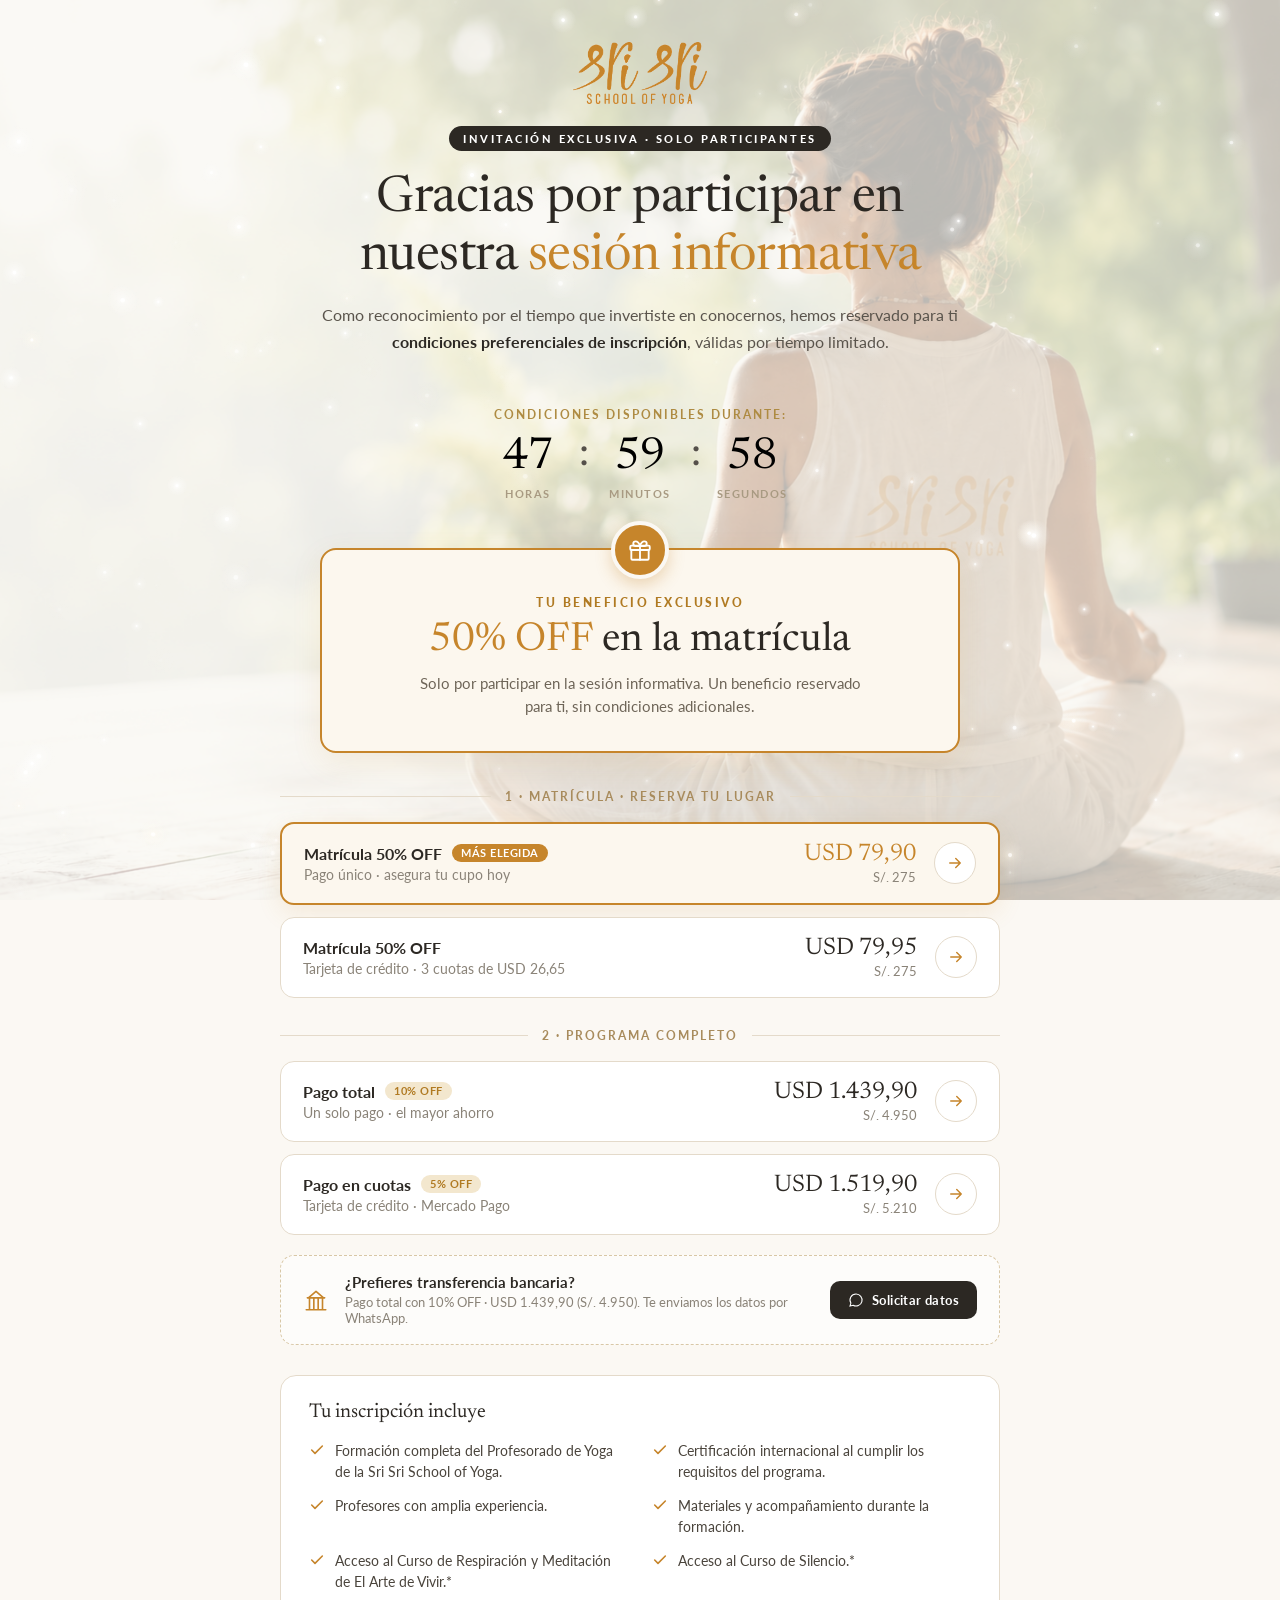
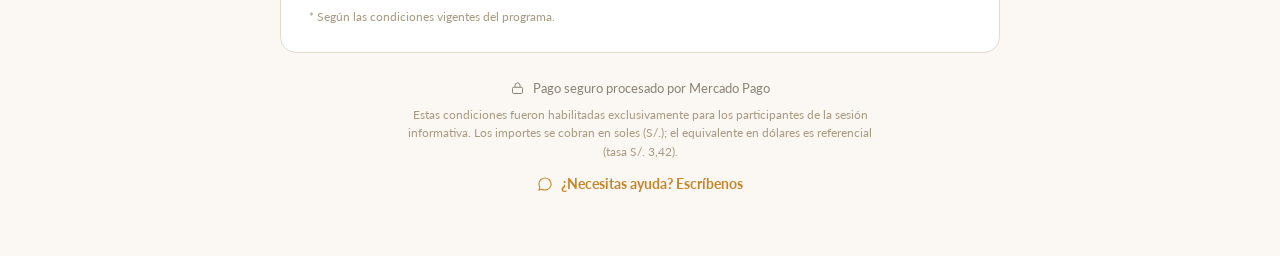
==== pago/index.html @ 7d773d78 "Initial commit: landing page Profesorado de Yoga Sitio estático (HTML/CSS/JS sin build) con landing " ====
<!DOCTYPE html>
<html lang="es">
<head>
<meta charset="utf-8">
<meta name="viewport" content="width=device-width, initial-scale=1">
<title>Inscripción preferencial — Sri Sri School of Yoga</title>
<meta name="description" content="Condiciones preferenciales de inscripción al Profesorado de Yoga para participantes de la sesión informativa.">
<link rel="preconnect" href="https://fonts.googleapis.com">
<link rel="preconnect" href="https://fonts.gstatic.com" crossorigin>
<link href="https://fonts.googleapis.com/css2?family=Newsreader:ital,opsz,wght@0,6..72,300..600;1,6..72,300..500&family=Lato:wght@400;500;700;900&display=swap" rel="stylesheet">
<link rel="stylesheet" href="../assets/css/style.css">
</head>
<body>
<div aria-hidden="true" class="bg-fixed">
  <video class="bg-video" autoplay loop muted playsinline poster="../assets/images/fondo-mujer.png" src="../assets/video/mujer-loop.mp4"></video>
  <div class="bg-overlay pp-overlay"></div>
</div>
<canvas id="particle-bg"></canvas>

<main class="pp-main">
  <div class="pp-head">
    <img src="../assets/images/logo-gold.png" alt="Sri Sri School of Yoga" class="pp-logo">
    <span class="pp-badge">INVITACIÓN EXCLUSIVA · SOLO PARTICIPANTES</span>
    <h1 class="pp-h1">Gracias por participar en nuestra <span class="accent">sesión informativa</span></h1>
    <p class="pp-intro">Como reconocimiento por el tiempo que invertiste en conocernos, hemos reservado para ti <strong class="pp-strong">condiciones preferenciales de inscripción</strong>, válidas por tiempo limitado.</p>
  </div>

  <div class="pp-cd" id="pp-cd">
    <div id="pp-cd-active">
      <p class="pp-cd-caption">CONDICIONES DISPONIBLES DURANTE:</p>
      <div class="cd-row">
        <div class="cd-box"><div class="cd-big" id="pp-hh">47</div><div class="cd-small">HORAS</div></div>
        <div class="cd-colon">:</div>
        <div class="cd-box"><div class="cd-big" id="pp-mm">59</div><div class="cd-small">MINUTOS</div></div>
        <div class="cd-colon">:</div>
        <div class="cd-box"><div class="cd-big cd-gold" id="pp-ss">59</div><div class="cd-small">SEGUNDOS</div></div>
      </div>
    </div>
    <div class="pp-cd-expired" id="pp-cd-expired">
      <svg width="30" height="30" viewBox="0 0 24 24" fill="none" stroke="#E6C88A" stroke-width="1.6" stroke-linecap="round" stroke-linejoin="round"><circle cx="12" cy="12" r="9"></circle><path d="M12 7v5l3 2"></path></svg>
      <p class="pp-expired-title">El tiempo de tu oferta preferencial ha finalizado</p>
      <p class="pp-expired-sub">Si aún deseas inscribirte, escríbenos por WhatsApp y con gusto revisamos las condiciones disponibles para ti.</p>
      <a href="https://wa.me/51960099510?text=Hola,%20mi%20oferta%20preferencial%20venci%C3%B3%20y%20quiero%20consultar%20por%20mi%20inscripci%C3%B3n%20al%20Profesorado%20de%20Yoga" target="_blank" rel="noopener" class="btn-gold">
        <svg width="16" height="16" viewBox="0 0 24 24" fill="none" stroke="#2C2823" stroke-width="1.7"><path d="M12 3a9 9 0 0 0-7.7 13.6L3 21l4.6-1.2A9 9 0 1 0 12 3z"></path></svg>
        Consultar por WhatsApp
      </a>
    </div>
  </div>

  <div class="pp-benefit">
    <span class="pp-benefit-ico"><svg width="26" height="26" viewBox="0 0 24 24" fill="none" stroke="#fff" stroke-width="1.7" stroke-linecap="round" stroke-linejoin="round"><rect x="3" y="8" width="18" height="4" rx="1"></rect><path d="M4 12v8a1 1 0 0 0 1 1h14a1 1 0 0 0 1-1v-8"></path><path d="M12 8v13"></path><path d="M12 8S10.5 4 8 4a2.2 2.2 0 0 0 0 4.4h4z"></path><path d="M12 8s1.5-4 4-4a2.2 2.2 0 0 1 0 4.4h-4z"></path></svg></span>
    <p class="pp-benefit-label">TU BENEFICIO EXCLUSIVO</p>
    <p class="pp-excl"><span class="accent">50% OFF</span> en la matrícula</p>
    <p class="pp-benefit-sub">Solo por participar en la sesión informativa. Un beneficio reservado para ti, sin condiciones adicionales.</p>
  </div>

  <div class="pp-cols">
    <div class="pp-divider">
      <span class="line"></span><span class="label">1 · MATRÍCULA · RESERVA TU LUGAR</span><span class="line"></span>
    </div>
    <div class="pay-stack">
      <a href="https://mpago.la/1o6J4MS" target="_blank" rel="noopener" class="pay-card featured">
        <div class="pay-body">
          <div class="pay-title-row"><span class="pay-name">Matrícula 50% OFF</span><span class="pay-tag">MÁS ELEGIDA</span></div>
          <p class="pay-desc">Pago único · asegura tu cupo hoy</p>
        </div>
        <div class="pay-price-wrap"><div class="pay-amt gold">USD 79,90</div><div class="pay-sub">S/. 275</div></div>
        <div class="pay-arrow"><svg width="18" height="18" viewBox="0 0 24 24" fill="none" stroke="#C6852B" stroke-width="1.9" stroke-linecap="round" stroke-linejoin="round"><path d="M5 12h14M13 6l6 6-6 6"></path></svg></div>
      </a>
      <a href="https://mpago.la/2CkYTet" target="_blank" rel="noopener" class="pay-card">
        <div class="pay-body">
          <span class="pay-name">Matrícula 50% OFF</span>
          <p class="pay-desc">Tarjeta de crédito · 3 cuotas de USD 26,65</p>
        </div>
        <div class="pay-price-wrap"><div class="pay-amt dark">USD 79,95</div><div class="pay-sub">S/. 275</div></div>
        <div class="pay-arrow"><svg width="18" height="18" viewBox="0 0 24 24" fill="none" stroke="#C6852B" stroke-width="1.9" stroke-linecap="round" stroke-linejoin="round"><path d="M5 12h14M13 6l6 6-6 6"></path></svg></div>
      </a>
    </div>

    <div class="pp-divider pp-divider-mt">
      <span class="line"></span><span class="label">2 · PROGRAMA COMPLETO</span><span class="line"></span>
    </div>
    <div class="pay-stack">
      <a href="https://mpago.la/2j1uTVM" target="_blank" rel="noopener" class="pay-card">
        <div class="pay-body">
          <div class="pay-title-row"><span class="pay-name">Pago total</span><span class="pay-tag off">10% OFF</span></div>
          <p class="pay-desc">Un solo pago · el mayor ahorro</p>
        </div>
        <div class="pay-price-wrap"><div class="pay-amt dark">USD 1.439,90</div><div class="pay-sub">S/. 4.950</div></div>
        <div class="pay-arrow"><svg width="18" height="18" viewBox="0 0 24 24" fill="none" stroke="#C6852B" stroke-width="1.9" stroke-linecap="round" stroke-linejoin="round"><path d="M5 12h14M13 6l6 6-6 6"></path></svg></div>
      </a>
      <a href="https://mpago.la/1fnA6dQ" target="_blank" rel="noopener" class="pay-card">
        <div class="pay-body">
          <div class="pay-title-row"><span class="pay-name">Pago en cuotas</span><span class="pay-tag off">5% OFF</span></div>
          <p class="pay-desc">Tarjeta de crédito · Mercado Pago</p>
        </div>
        <div class="pay-price-wrap"><div class="pay-amt dark">USD 1.519,90</div><div class="pay-sub">S/. 5.210</div></div>
        <div class="pay-arrow"><svg width="18" height="18" viewBox="0 0 24 24" fill="none" stroke="#C6852B" stroke-width="1.9" stroke-linecap="round" stroke-linejoin="round"><path d="M5 12h14M13 6l6 6-6 6"></path></svg></div>
      </a>
    </div>

    <div class="pp-transfer">
      <svg width="26" height="26" viewBox="0 0 24 24" fill="none" stroke="#C6852B" stroke-width="1.5" stroke-linecap="round" stroke-linejoin="round"><path d="M3 21h18M4 10h16M5 10l7-6 7 6M6 10v11M18 10v11M10 10v11M14 10v11"></path></svg>
      <div class="pp-transfer-body">
        <p class="pp-transfer-title">¿Prefieres transferencia bancaria?</p>
        <p class="pp-transfer-sub">Pago total con 10% OFF · USD 1.439,90 (S/. 4.950). Te enviamos los datos por WhatsApp.</p>
      </div>
      <a href="https://wa.me/51960099510?text=Hola,%20asist%C3%AD%20a%20la%20sesi%C3%B3n%20informativa%20y%20quiero%20pagar%20por%20transferencia%20con%20mi%20descuento%20preferencial" target="_blank" rel="noopener" class="btn-dark">
        <svg width="16" height="16" viewBox="0 0 24 24" fill="none" stroke="#fff" stroke-width="1.6"><path d="M12 3a9 9 0 0 0-7.7 13.6L3 21l4.6-1.2A9 9 0 1 0 12 3z"></path></svg>
        Solicitar datos
      </a>
    </div>

    <div class="pp-includes">
      <p class="pp-includes-title">Tu inscripción incluye</p>
      <div class="pp-includes-grid">
        <div class="pp-include"><svg width="16" height="16" viewBox="0 0 24 24" fill="none" stroke="#C6852B" stroke-width="2.4" stroke-linecap="round" stroke-linejoin="round"><path d="M20 6L9 17l-5-5"></path></svg><span>Formación completa del Profesorado de Yoga de la Sri Sri School of Yoga.</span></div>
        <div class="pp-include"><svg width="16" height="16" viewBox="0 0 24 24" fill="none" stroke="#C6852B" stroke-width="2.4" stroke-linecap="round" stroke-linejoin="round"><path d="M20 6L9 17l-5-5"></path></svg><span>Certificación internacional al cumplir los requisitos del programa.</span></div>
        <div class="pp-include"><svg width="16" height="16" viewBox="0 0 24 24" fill="none" stroke="#C6852B" stroke-width="2.4" stroke-linecap="round" stroke-linejoin="round"><path d="M20 6L9 17l-5-5"></path></svg><span>Profesores con amplia experiencia.</span></div>
        <div class="pp-include"><svg width="16" height="16" viewBox="0 0 24 24" fill="none" stroke="#C6852B" stroke-width="2.4" stroke-linecap="round" stroke-linejoin="round"><path d="M20 6L9 17l-5-5"></path></svg><span>Materiales y acompañamiento durante la formación.</span></div>
        <div class="pp-include"><svg width="16" height="16" viewBox="0 0 24 24" fill="none" stroke="#C6852B" stroke-width="2.4" stroke-linecap="round" stroke-linejoin="round"><path d="M20 6L9 17l-5-5"></path></svg><span>Acceso al Curso de Respiración y Meditación de El Arte de Vivir.*</span></div>
        <div class="pp-include"><svg width="16" height="16" viewBox="0 0 24 24" fill="none" stroke="#C6852B" stroke-width="2.4" stroke-linecap="round" stroke-linejoin="round"><path d="M20 6L9 17l-5-5"></path></svg><span>Acceso al Curso de Silencio.*</span></div>
      </div>
      <p class="pp-includes-note">* Según las condiciones vigentes del programa.</p>
    </div>

    <div class="pp-foot">
      <div class="pp-secure">
        <svg width="15" height="15" viewBox="0 0 24 24" fill="none" stroke="#8A8378" stroke-width="1.6"><rect x="4" y="10" width="16" height="10" rx="2"></rect><path d="M8 10V7a4 4 0 0 1 8 0v3"></path></svg>
        Pago seguro procesado por Mercado Pago
      </div>
      <p class="pp-foot-note">Estas condiciones fueron habilitadas exclusivamente para los participantes de la sesión informativa. Los importes se cobran en soles (S/.); el equivalente en dólares es referencial (tasa S/. 3,42).</p>
      <a href="https://wa.me/51960099510?text=Hola,%20tengo%20una%20consulta%20sobre%20mi%20inscripci%C3%B3n%20preferencial%20al%20Profesorado%20de%20Yoga" target="_blank" rel="noopener" class="pp-help">
        <svg width="16" height="16" viewBox="0 0 24 24" fill="none" stroke="#C6852B" stroke-width="1.6"><path d="M12 3a9 9 0 0 0-7.7 13.6L3 21l4.6-1.2A9 9 0 1 0 12 3z"></path></svg>
        ¿Necesitas ayuda? Escríbenos
      </a>
    </div>
  </div>
</main>

<script src="../assets/js/script.js" defer></script>
</body>
</html>
---- assets/css/style.css ----
/* ==========================================================================
   Profesorado de Yoga — Sri Sri School of Yoga
   Hoja de estilos principal
   ========================================================================== */

*, *::before, *::after { box-sizing: border-box; }
html { scroll-behavior: smooth; }
body {
  margin: 0;
  font-family: 'Lato', sans-serif;
  color: #2C2823;
  background: #FBF8F3;
  -webkit-font-smoothing: antialiased;
}
img { max-width: 100%; }

.accent { color: #C6852B; }
.accent-b { color: #C6852B; font-weight: 600; }

/* ---------- Fondo (video + partículas) ---------- */
.bg-fixed { position: fixed; inset: 0; z-index: 0; pointer-events: none; overflow: hidden; background: #FBF8F3; }
.bg-video { position: absolute; inset: 0; width: 100%; height: 100%; object-fit: cover; object-position: center; }
.bg-overlay { position: absolute; inset: 0; background: rgba(250,248,243,0.58); }
#particle-bg { position: fixed; inset: 0; width: 100%; height: 100%; pointer-events: none; z-index: 1; }

/* ---------- Navegación ---------- */
.site-nav {
  display: flex; align-items: center; justify-content: space-between;
  padding: 18px 56px; position: fixed; top: 0; left: 0; right: 0; z-index: 100;
  background: rgba(251,248,243,0.9); backdrop-filter: blur(10px);
  box-shadow: 0 2px 18px rgba(90,70,40,0.06);
}
.nav-brand { display: flex; align-items: center; gap: 18px; line-height: 1; cursor: pointer; }
.nav-logo-main { height: 40px; width: auto; display: block; }
.nav-divider { width: 1px; height: 40px; background: #D8CBB6; }
img.nav-logo-extra { height: 42px; width: auto; display: block; }
.nav-links { display: flex; align-items: center; justify-content: center; gap: 22px; flex: 1; min-width: 0; }
.nav-link {
  color: #4A453E; font-size: 13px; font-weight: 500; text-decoration: none;
  text-transform: uppercase; letter-spacing: 0.7px; cursor: pointer;
}
.nav-cta {
  display: inline-flex; align-items: center; justify-content: center; gap: 9px;
  background: #C6852B; color: #fff; font-size: 12px; font-weight: 700; letter-spacing: 0.8px;
  text-transform: uppercase; padding: 12px 22px; border-radius: 30px; text-decoration: none;
  box-shadow: 0 8px 20px rgba(198,133,43,0.28); cursor: pointer;
  transition: transform 0.3s ease, box-shadow 0.3s ease; white-space: nowrap;
}
.nav-cta:hover { transform: translateY(-2px); box-shadow: 0 12px 26px rgba(198,133,43,0.38); }
.nav-hamburger {
  display: none; align-items: center; justify-content: center; width: 44px; height: 44px;
  border-radius: 10px; border: 1.5px solid #E4DACA; background: #fff; cursor: pointer;
  margin-left: 12px; flex-shrink: 0;
}

/* ---------- Menú mobile ---------- */
.mobile-menu {
  display: none; position: fixed; inset: 0; z-index: 101;
  background: rgba(251,248,243,0.98); backdrop-filter: blur(10px);
  flex-direction: column; align-items: center; justify-content: center; gap: 4px;
}
.mobile-menu.open { display: flex; }
.mobile-close {
  position: absolute; top: 18px; right: 18px; width: 44px; height: 44px; border-radius: 10px;
  border: 1.5px solid #E4DACA; background: #fff; cursor: pointer;
  display: flex; align-items: center; justify-content: center;
}
.mobile-logo { height: 46px; width: auto; margin-bottom: 22px; }
.mobile-link {
  color: #2C2823; font-size: 19px; font-weight: 600; text-decoration: none;
  text-transform: uppercase; letter-spacing: 1.5px; padding: 13px 20px; white-space: nowrap;
}
.mobile-cta {
  margin-top: 20px; display: inline-flex; align-items: center; gap: 9px;
  background: #C6852B; color: #fff; font-size: 15px; font-weight: 700; letter-spacing: 0.8px;
  text-transform: uppercase; padding: 15px 30px; border-radius: 30px; text-decoration: none;
  box-shadow: 0 8px 20px rgba(198,133,43,0.28);
}

/* ---------- Animaciones de entrada ---------- */
.hero-anim { opacity: 0; transform: translateY(24px); transition: opacity 1s cubic-bezier(0.22,1,0.36,1), transform 1s cubic-bezier(0.22,1,0.36,1); }
.hero-anim.revealed { opacity: 1; transform: none; }
.reveal { opacity: 0; transform: translateY(34px); transition: opacity 1.1s cubic-bezier(0.22,1,0.36,1), transform 1.1s cubic-bezier(0.22,1,0.36,1); }
.reveal.revealed { opacity: 1; transform: none; }

/* ---------- Hero ---------- */
.hero {
  width: 100%; min-height:85vh; padding-top: 78px; background: transparent;
  position: relative; z-index: 2; overflow-x: hidden; display: flex; flex-direction: column;
}
.hero-pad { position: relative; z-index: 3; max-width: 720px; padding: 18px 56px; flex: 1; display: flex; flex-direction: column; justify-content: center; }
.hero-eyebrow { color: #C6852B; font-size: 18px; font-weight: 600; letter-spacing: 2px; margin: 0 0 12px; text-align: left; }
.hero-title { font-family: 'Newsreader', serif; font-weight: 400; font-size: 52px; line-height: 1.06; margin: 0; color: #2C2823; letter-spacing: -0.5px; }
.hero-sub { font-size: 18px; line-height: 1.55; color: #5A544C; max-width: 560px; margin: 16px 0 0; }
.hero-benefits { display: grid; grid-template-columns: repeat(4, 1fr); gap: 20px; margin: 22px 0 0; max-width: 640px; }
.hero-benefit { display: flex; flex-direction: column; align-items: center; text-align: center; }
.hero-benefit img { width: 42px; height: 42px; object-fit: contain; }
.hero-benefit p { font-size: 14px; line-height: 1.4; color: #4A453E; margin: 10px 0 0; font-weight: 500; }
.hero-actions-wrap { width: fit-content; margin: 22px 0 0; }
.hero-actions { display: flex; gap: 18px; flex-wrap: wrap; align-items: stretch; }
.hero-btn-primary {
  display: flex; align-items: center; gap: 14px; background: #C6852B; color: #fff;
  padding: 0 26px; min-height: 76px; border-radius: 10px; text-decoration: none;
  box-shadow: 0 8px 20px rgba(198,133,43,0.30); cursor: pointer;
}
.hero-btn-wa {
  display: flex; align-items: center; gap: 14px; background: #fff; color: #2C2823;
  padding: 0 26px; min-height: 76px; border-radius: 10px; text-decoration: none;
  border: 1.5px solid #E4DACA; cursor: pointer;
}
.hero-btn-text { display: flex; flex-direction: column; line-height: 1.25; }
.hero-btn-primary .hero-btn-text strong { font-size: 15px; font-weight: 700; letter-spacing: 0.5px; }
.hero-btn-primary .hero-btn-text span { font-size: 13px; opacity: 0.92; }
.wa-title { font-size: 15px; font-weight: 700; letter-spacing: 0.5px; color: #C6852B; white-space: nowrap; }
.wa-num { font-size: 14px; color: #2C2823; font-weight: 600; }
.hero-cd {
  display: flex; align-items: center; gap: 20px; margin: 14px 0 0; background: #fff;
  border: 1.5px solid #E4DACA; border-radius: 12px; padding: 12px 20px;
  box-shadow: 0 8px 22px rgba(90,70,40,0.07); width: fit-content;
}
.cd-label-group { display: flex; align-items: center; gap: 13px; padding-right: 4px; }
.cd-icon { width: 44px; height: 44px; border-radius: 50%; background: #C6852B; display: flex; align-items: center; justify-content: center; flex-shrink: 0; }
.cd-label-text { line-height: 1.2; }
.cd-caption { margin: 0; font-size: 11px; letter-spacing: 1.5px; color: #A88B5C; font-weight: 700; }
.cd-date { margin: 3px 0 0; font-size: 16px; font-weight: 700; color: #2C2823; }
.cd-digits { display: flex; align-items: center; }
.cd-cell { padding: 2px 15px; text-align: center; border-left: 1px solid #EDE6D8; }
.cd-num { font-family: 'Newsreader', serif; font-size: 30px; color: #2C2823; line-height: 1; }
.cd-accent { color: #C6852B; }
.cd-unit { font-size: 10px; letter-spacing: 1px; color: #A88B5C; font-weight: 700; margin-top: 5px; }

/* ---------- Bloques de sección ---------- */
.sec { position: relative; z-index: 2; font-family: 'Lato', sans-serif; }
.sec-2 { padding:60px 56px 42px; }
.sec2-inner { max-width: 1200px; margin: 0 auto; }
.sec-3 { padding: 58px 0 36px; }
.sec-4 { padding: 74px 56px 36px; }
.sec4-inner { max-width: 1240px; margin: 0 auto; width: 100%; }
.sec-inst { padding: 74px 56px 48px; }
.sec-tsm { padding: 74px 56px 42px; }
.tsm-inner { max-width: 1080px; margin: 0 auto; width: 100%; }
.sec-faq { padding: 42px 56px 48px; }
.sec-precios { padding: 52px 56px 48px; }

/* ---------- Elementos comunes ---------- */
.center-head { text-align: center; max-width: 820px; margin: 0 auto; }
.eyebrow { color: #C6852B; font-size: 15px; font-weight: 700; letter-spacing: 3px; margin: 0 0 10px; }
.h2-serif { font-family: 'Newsreader', serif; font-weight: 400; font-size:37px; line-height: 1.1; margin: 0; color: #2C2823; letter-spacing: -0.5px; }
.lead { font-size: 17px; line-height: 1.55; color: #5A544C; margin: 16px auto 0; max-width: 640px; }
.loto-divider { display: flex; align-items: center; justify-content: center; gap: 16px; margin-bottom: 16px; }
.hline-40 { width: 40px; height: 1px; background: #D8C7A6; }
.hline-46 { width: 46px; height: 1px; background: #D8C7A6; }
.hline-60 { width: 60px; height: 1px; background: #D8C7A6; }
.hline-120 { width: 120px; height: 1px; background: #E4DACA; }
.hline-grad-r { width: 70px; height: 1px; background: linear-gradient(to right, transparent, #D8C7A6); }
.hline-grad-l { width: 70px; height: 1px; background: linear-gradient(to left, transparent, #D8C7A6); }
.vline-44 { width: 1px; height: 44px; background: #E4DACA; }
.loto-20 { width: 20px; height: 20px; object-fit: contain; opacity: 0.8; }
.loto-26 { width: 26px; height: 26px; object-fit: contain; }
.loto-28 { width: 28px; height: 28px; object-fit: contain; opacity: 0.8; }
.loto-30 { width: 30px; height: 30px; object-fit: contain; }
.loto-42 { width: 42px; height: 42px; object-fit: contain; }

/* Controles de carrusel (compartidos) */
.ctrl-btn { width: 42px; height: 42px; border-radius: 50%; cursor: pointer; display: flex; align-items: center; justify-content: center; transition: all 0.3s ease; flex: none; }
.ctrl-prev { border: 1.5px solid #E4DACA; background: #fff; }
.ctrl-prev:hover { border-color: #C6852B; background: #FBF6EC; }
.ctrl-next { border: none; background: #C6852B; box-shadow: 0 6px 16px rgba(198,133,43,0.30); }
.ctrl-next:hover { background: #B57724; }
.dot { width: 9px; height: 9px; border-radius: 50%; cursor: pointer; transition: all 0.3s ease; background: #E4DACA; }
.dot.active { background: #C6852B; transform: scale(1.3); }
.dot.dot-light { background: #D6C9B4; }
.dot.dot-light.active { background: #C6852B; }

/* ---------- Sección 2 ---------- */
.cards-3 { display: grid; grid-template-columns: repeat(3, 1fr); gap: 26px; margin-top: 30px; }
.card-3 { background: rgba(255,255,255,0.56); backdrop-filter: blur(8px); border-radius: 16px; box-shadow: 0 14px 40px rgba(90,70,40,0.10); position: relative; transition: opacity 1.1s cubic-bezier(0.22,1,0.36,1), transform 0.5s cubic-bezier(0.22,1,0.36,1), box-shadow 0.5s cubic-bezier(0.22,1,0.36,1); }
.card-3:hover { transform: translateY(-8px) !important; box-shadow: 0 22px 54px rgba(90,70,40,0.16) !important; }
.card-3-img { width: 100%; height:160px; object-fit: cover; border-radius: 16px 16px 0 0; display: block; }
.card-3-badge { position: absolute; top: 180px; left: 50%; transform: translate(-50%, -50%); width: 72px; height: 72px; border-radius: 50%; background: #fff; box-shadow: 0 6px 18px rgba(90,70,40,0.14); display: flex; align-items: center; justify-content: center; }
.badge-img { width: 38px; height: 38px; object-fit: contain; }
.card-3-body { padding: 46px 28px 28px; text-align: center; }
.card-3-title { color: #C6852B; font-size: 18px; font-weight: 700; letter-spacing: 1.5px; margin: 0 0 12px; }
.card-3-text { font-size: 14.5px; line-height: 1.6; color: #5A544C; margin: 0; }
.cert-bar { background: rgba(255,255,255,0.58); backdrop-filter: blur(8px); border-radius: 16px; box-shadow: 0 14px 40px rgba(90,70,40,0.08); padding: 18px 44px; margin-top: 30px; display: flex; align-items: center; gap: 44px; flex-wrap: wrap; justify-content: flex-start; }
.cert-lead { font-size: 16px; line-height: 1.45; color: #2C2823; font-weight: 700; width: 292px; text-align: center; }
.cert-logos { display: flex; align-items: center; gap: 36px; flex-wrap: wrap; justify-content: center; flex: 1; }
.cert-logo-46 { height: 46px; width: auto; object-fit: contain; }
.cert-logo-74 { height: 74px; width: auto; object-fit: contain; }
.cert-logo-42 { height: 42px; width: auto; object-fit: contain; }

/* ---------- Sección 3 ---------- */
.loto-divider-wide { margin: 0 auto 14px; }
.sec3-head { text-align: center; max-width: 860px; margin: 0 auto; padding: 0 56px; }
.rule-130 { width: 130px; height: 2px; background: #C6852B; margin: 0 auto 16px; }
.sec-3 .eyebrow { margin-bottom: 8px; }
.sec3-h2 { font-size: 36px; line-height: 1.12; }
.sec3-lead { font-size: 17px; line-height: 1.5; color: #5A544C; margin: 12px auto 0; max-width: none; }
.cards-4 { margin: 26px auto 0; position: relative; z-index: 2; max-width: 1300px; width: 100%; padding: 0 40px; display: grid; grid-template-columns: repeat(4, 1fr); gap: 22px; }
.card-4 { background: rgba(255,255,255,0.62); backdrop-filter: blur(9px); border: 1px solid rgba(255,255,255,0.35); border-radius: 14px; padding: 20px 22px; text-align: center; box-shadow: 0 12px 34px rgba(90,70,40,0.10); transition: opacity 1.1s cubic-bezier(0.22,1,0.36,1), transform 0.5s cubic-bezier(0.22,1,0.36,1), box-shadow 0.5s cubic-bezier(0.22,1,0.36,1); }
.card-4:hover { transform: translateY(-8px) !important; box-shadow: 0 22px 54px rgba(90,70,40,0.18) !important; }
.card-4-icon { height: 46px; display: flex; align-items: center; justify-content: center; margin-bottom: 14px; }
.card-4-title { font-size: 18px; font-weight: 700; color: #2C2823; margin: 0 0 10px; }
.card-4-text { font-size: 14.5px; line-height: 1.55; color: #5A544C; margin: 0; }
.sec3-foot { text-align: center; max-width: 900px; margin: 0 auto; padding: 24px 56px 0; position: relative; z-index: 2; }
.sec3-foot p { font-size: 16px; line-height: 1.55; color: #5A544C; margin: 0; }

/* ---------- Sección 4 (programa + video) ---------- */
.prog-grid { display: grid; grid-template-columns: 1fr 1fr; grid-template-rows: auto auto; gap: 0 40px; align-items: stretch; }
.prog-left { grid-column: 1; grid-row: 1; display: flex; flex-direction: column; }
.prog-left .eyebrow { margin-bottom: 12px; }
.prog-h2 { font-size:40px; line-height: 1.08; }
.rule-64 { width: 64px; height: 2px; background: #D8C7A6; margin: 20px 0 24px; }
.prog-intro { font-size: 17px; line-height: 1.6; color: #5A544C; margin: 0 0 14px; }
.prog-card-wrap { display: flex; flex-direction: column; margin-top: auto; }
.prog-card { flex: 1; background: rgba(255,255,255,0.56); backdrop-filter: blur(8px); border-radius: 16px; box-shadow: 0 12px 34px rgba(90,70,40,0.10); padding: 22px 30px; display: flex; flex-direction: column; }
.prog-card-head { display: flex; align-items: center; justify-content: space-between; gap: 16px; margin-bottom: 16px; }
.prog-card-num-wrap { display: flex; align-items: center; gap: 12px; }
.prog-card-tick { width: 30px; height: 2px; background: #C6852B; display: block; }
.prog-card-num { font-family: 'Newsreader', serif; font-size: 15px; color: #C6A15B; letter-spacing: 1px; }
.prog-card-loto { width: 26px; height: 26px; object-fit: contain; opacity: 0.75; }
.prog-card-title { color: #C6852B; font-size: 20px; font-weight: 700; letter-spacing: 1px; margin: 0 0 14px; }
.prog-card-text { font-size: 15px; line-height: 1.65; color: #5A544C; margin: 0; }
.prog-controls { grid-column: 1; grid-row: 2; display: flex; align-items: center; justify-content: space-between; gap: 16px; margin-top: 18px; }
.prog-dots { display: flex; align-items: center; gap: 9px; }
.prog-video { grid-column: 2; grid-row: 1; align-self: stretch; justify-self: end; position: relative; border-radius: 20px; overflow: hidden; box-shadow: 0 18px 46px rgba(90,70,40,0.20); height: 100%; aspect-ratio: 9 / 16; width: auto; border: 3px solid #C6A15B; background: #E8E0D2; cursor: pointer; }
.prog-video-poster { position: absolute; inset: 0; width: 100%; height: 100%; object-fit: cover; }
.prog-video-play { position: absolute; inset: 0; display: flex; align-items: center; justify-content: center; z-index: 2; }
.prog-play-circle { width: 74px; height: 74px; border-radius: 50%; background: rgba(255,255,255,0.9); display: flex; align-items: center; justify-content: center; box-shadow: 0 8px 24px rgba(0,0,0,0.28); }
.prog-video-caption { position: absolute; left: 0; right: 0; bottom: 0; padding: 20px; background: linear-gradient(to top, rgba(20,14,8,0.72), rgba(20,14,8,0)); z-index: 1; }
.prog-video-caption-inner { display: flex; align-items: center; gap: 8px; color: rgba(255,255,255,0.70); font-size: 13px; }
.prog-video iframe { position: absolute; inset: 0; width: 100%; height: 100%; border: 0; display: block; }
.prog-btn-wrap { grid-column: 2; grid-row: 2; justify-self: end; display: flex; justify-content: center; margin-top: 18px; }
.prog-cta { display: inline-flex; align-items: center; justify-content: center; background: #C6A15B; color: #fff; font-size: 13px; font-weight: 700; letter-spacing: 0.8px; padding: 12px 30px; border-radius: 30px; text-decoration: none; white-space: nowrap; box-shadow: 0 10px 24px rgba(198,161,91,0.32); cursor: pointer; transition: transform 0.4s cubic-bezier(0.22,1,0.36,1), box-shadow 0.4s cubic-bezier(0.22,1,0.36,1); }
.prog-cta:hover { transform: translateY(-3px); box-shadow: 0 16px 32px rgba(198,161,91,0.42); }
.stats-grid { background: rgba(255,255,255,0.58); backdrop-filter: blur(8px); border-radius: 18px; box-shadow: 0 14px 40px rgba(90,70,40,0.09); padding: 12px; margin-top: 22px; display: grid; grid-template-columns: repeat(6, 1fr); width: 100%; }
.stat-cell { text-align: center; padding: 4px 16px; border-right: 1px solid #EDE6D8; display: flex; flex-direction: column; align-items: center; justify-content: center; height: 100%; }
.stat-cell-last { border-right: none; }
.stat-num { font-family: 'Newsreader', serif; font-size: 28px; color: #C6852B; line-height: 1; margin: 6px 0 4px; }
.stat-num-hibrido { font-size: 26px; }
.stat-num-sm { font-size: 20px; }
.stat-label { font-size: 12.5px; font-weight: 700; letter-spacing: 0.6px; color: #2C2823; margin: 0; line-height: 1.3; min-height: 26px; }

/* ---------- Instructores ---------- */
.inst-head { max-width: 760px; margin: 0 auto 20px; }
.sec-inst .eyebrow { margin-bottom: 8px; }
.inst-loto { margin: 16px 0; }
.inst-lead { font-size: 17px; line-height: 1.55; color: #5A544C; margin: 0 auto; max-width: 520px; }
.inst-carousel { max-width: 620px; width: 100%; margin: 48px auto 0; position: relative; }
.inst-card-wrap { position: relative; padding-top: 70px; }
.inst-photo { position: absolute; top: 0; left: 50%; transform: translateX(-50%); width: 140px; height: 140px; border-radius: 50%; overflow: hidden; border: 6px solid #fff; box-shadow: 0 10px 25px rgba(90,70,40,0.22); z-index: 2; background: #E8E0D2; }
.inst-photo img { width: 100%; height: 100%; object-fit: cover; display: block; }
.inst-card { background: rgba(255,255,255,0.7); backdrop-filter: blur(10px); border: 1px solid rgba(214,199,166,0.55); border-radius: 24px; box-shadow: 0 18px 50px rgba(90,70,40,0.12); padding:72px 44px 40px; text-align: center; min-height: 340px; display: flex; flex-direction: column; justify-content: flex-start; }
.inst-name { font-family: 'Newsreader', serif; font-weight: 400; font-size: 28px; color: #2C2823; margin: 0 0 10px; letter-spacing: 0.5px; }
.inst-pais { display: flex; align-items: center; justify-content: center; gap: 6px; margin-bottom: 14px; font-size: 14.5px; color: #8A8378; }
.inst-rule { width: 64px; height: 3px; background: #C6852B; border-radius: 99px; margin: 0 auto 22px; }
.inst-bio { font-size: 15px; line-height: 1.75; color: #5A544C; margin: 0 auto; max-width: 480px; }
.inst-controls { display: flex; align-items: center; justify-content: center; gap: 16px; margin-top: 22px; }
.inst-dots { display: flex; gap: 8px; align-items: center; flex-wrap: wrap; justify-content: center; max-width: 320px; }

/* ---------- Testimonios ---------- */
.tsm-grid { display: grid; grid-template-columns: 320px 1fr; gap: 34px; align-items: stretch; }
.tsm-video { position: relative; border-radius: 16px; overflow: hidden; background: #1a1512; box-shadow: 0 16px 44px rgba(90,70,40,0.18); aspect-ratio: 9 / 16; width: 100%; max-width: 360px; margin: 0 auto; align-self: center; }
.tsm-poster { position: absolute; inset: 0; width: 100%; height: 100%; object-fit: cover; }
.tsm-play { position: absolute; inset: 0; display: flex; align-items: center; justify-content: center; cursor: pointer; z-index: 2; }
.tsm-play-circle { width: 72px; height: 72px; border-radius: 50%; background: rgba(255,255,255,0.92); display: flex; align-items: center; justify-content: center; box-shadow: 0 8px 24px rgba(0,0,0,0.28); transition: transform 0.3s ease; }
.tsm-play:hover .tsm-play-circle { transform: scale(1.08); }
.tsm-video-caption { position: absolute; left: 0; right: 0; bottom: 0; padding: 16px 18px; background: linear-gradient(to top, rgba(20,14,8,0.72), rgba(20,14,8,0)); z-index: 1; display: flex; align-items: center; gap: 8px; color: rgba(255,255,255,0.82); font-size: 13px; }
.tsm-video video { position: absolute; inset: 0; width: 100%; height: 100%; object-fit: cover; display: block; }
.tsm-card { background: rgba(255,255,255,0.66); backdrop-filter: blur(10px); border: 1px solid rgba(214,199,166,0.55); border-radius: 16px; box-shadow: 0 18px 50px rgba(90,70,40,0.10); padding: 40px 46px 32px; display: flex; flex-direction: column; justify-content: flex-start; text-align: center; }
.tsm-card-head { margin-bottom: 26px; }
.tsm-loto { gap: 14px; margin-bottom: 12px; }
.tsm-eyebrow { font-size: 14px; margin: 0 0 10px; }
.tsm-h2 { font-size: 32px; line-height: 1.12; }
.tsm-lead { font-size: 15px; line-height: 1.55; color: #5A544C; margin: 12px auto 0; max-width: 440px; }
.tsm-quote { font-family: 'Newsreader', serif; font-style: italic; font-size: 26px; line-height: 1.45; color: #2C2823; margin: 0 auto; max-width: 460px; min-height: 116px; display: flex; align-items: center; justify-content: center; }
.tsm-quote-div { margin: 6px 0 26px; }
.tsm-person { display: inline-flex; align-items: center; gap: 14px; align-self: center; text-align: left; }
.tsm-avatar { width: 54px; height: 54px; border-radius: 50%; object-fit: cover; border: 2px solid #E3C08A; }
.tsm-person-text { display: flex; flex-direction: column; }
.tsm-name { font-weight: 700; font-size: 15px; color: #C6852B; }
.tsm-cargo { font-size: 12.5px; color: #8A8378; letter-spacing: 0.3px; }
.tsm-dots { display: flex; gap: 10px; justify-content: center; margin-top: 30px; }
.tsm-data { margin-top: 26px; display: grid; grid-template-columns: 320px 1fr; gap: 34px; align-items: stretch; }
.tsm-cd { width: 320px; background: rgba(255,255,255,0.58); backdrop-filter: blur(8px); border-radius: 16px; box-shadow: 0 14px 40px rgba(90,70,40,0.08); padding: 16px 18px; display: flex; flex-direction: column; align-items: center; justify-content: center; gap: 10px; }
.tsm-cd-caption { margin: 0; font-size: 10.5px; letter-spacing: 1.4px; color: #A88B5C; font-weight: 700; text-align: center; }
.tsm-cd-row { display: flex; align-items: stretch; gap: 6px; }
.tsm-cd-cell { text-align: center; padding: 0 8px; }
.tsm-cd-num { font-family: 'Newsreader', serif; font-size: 28px; color: #2C2823; line-height: 1; }
.tsm-cd-accent { color: #C6852B; }
.tsm-cd-unit { font-size: 9px; letter-spacing: 1px; color: #A88B5C; font-weight: 700; margin-top: 4px; }
.tsm-cd-sep { width: 1px; background: #EDE6D8; }
.tsm-metrics { background: rgba(255,255,255,0.58); backdrop-filter: blur(8px); border-radius: 16px; box-shadow: 0 14px 40px rgba(90,70,40,0.08); padding: 22px 44px; display: flex; align-items: center; justify-content: center; gap: 48px; flex-wrap: nowrap; }
.tsm-metric { display: flex; align-items: center; gap: 16px; }
.tsm-metric-text { line-height: 1.35; }
.tsm-metric-title { margin: 0; font-size: 14px; font-weight: 700; letter-spacing: 0.4px; color: #2C2823; white-space: nowrap; }
.tsm-metric-sub { margin: 2px 0 0; font-size: 13px; color: #8A8378; }

/* ---------- Preguntas frecuentes ---------- */
.faq-grid { max-width: 1300px; margin: 0 auto; width: 100%; display: grid; grid-template-columns: 1fr 0.92fr; gap: 64px; align-items: stretch; }
.faq-left { display: flex; flex-direction: column; }
.faq-eyebrow-row { display: flex; align-items: center; gap: 14px; margin-bottom: 14px; }
.faq-eyebrow { margin: 0; }
.faq-h2 { font-size: 40px; line-height: 1.12; margin: 0 0 26px; }
.faq-sub { font-family: 'Newsreader', serif; font-weight: 400; font-size: 24px; line-height: 1.15; margin: 0 0 12px; color: #2C2823; }
.faq-text { font-size: 16px; line-height: 1.6; color: #5A544C; margin: 0 0 24px; max-width: 360px; }
.faq-wa { align-self: flex-start; margin-top: auto; display: inline-flex; align-items: center; gap: 12px; background: #C6852B; color: #fff; font-size: 14px; font-weight: 700; letter-spacing: 0.5px; padding: 15px 28px; border-radius: 30px; text-decoration: none; box-shadow: 0 10px 24px rgba(198,133,43,0.30); transition: transform 0.4s cubic-bezier(0.22,1,0.36,1), box-shadow 0.4s cubic-bezier(0.22,1,0.36,1); }
.faq-wa:hover { transform: translateY(-3px); box-shadow: 0 16px 32px rgba(198,133,43,0.42); }
.faq-right { border-radius: 22px; overflow: hidden; width: 100%; align-self: flex-start; background: rgba(255,255,255,0.54); backdrop-filter: blur(10px); border: 1px solid rgba(214,199,166,0.6); box-shadow: 0 18px 50px rgba(90,70,40,0.08); }
.faq-scroll { max-height: 372px; overflow-y: auto; overflow-x: hidden; padding: 10px 30px; scrollbar-width: thin; scrollbar-color: #C6852B transparent; }
.faq-scroll::-webkit-scrollbar { width: 8px; }
.faq-scroll::-webkit-scrollbar-track { background: transparent; margin: 12px 0; }
.faq-scroll::-webkit-scrollbar-thumb { background: #C6852B; border-radius: 4px; }
.faq-scroll::-webkit-scrollbar-thumb:hover { background: #A96E1E; }
.faq-item { border-bottom: 1px solid #EFE7D8; border-radius: 10px; transition: background 0.35s ease; background: transparent; }
.faq-item.open { background: #FCF8F0; }
.faq-q-row { display: flex; align-items: center; gap: 20px; padding: 15px 8px; cursor: pointer; }
.faq-q-ico { flex-shrink: 0; display: flex; align-items: center; justify-content: center; }
.faq-q { flex: 1; font-family: 'Newsreader', serif; font-weight: 400; font-size: 18px !important; line-height: 1.25 !important; margin: 0; color: #2C2823; transition: color 0.35s ease; }
.faq-item.open .faq-q { color: #C6852B; }
.faq-plus { flex-shrink: 0; display: flex; align-items: center; justify-content: center; transition: transform 0.35s cubic-bezier(0.22,1,0.36,1); }
.faq-item.open .faq-plus { transform: rotate(45deg); }
.faq-a { max-height: 0; opacity: 0; overflow: hidden; transition: max-height 0.55s cubic-bezier(0.22,1,0.36,1), opacity 0.45s ease; }
.faq-item.open .faq-a { max-height: 400px; opacity: 1; }
.faq-a p { font-size: 15px; line-height: 1.7; color: #5A544C; margin: 0; padding: 0 8px 24px 62px; }

/* ---------- Precios ---------- */
.precios-grid { max-width: 1300px; width: 100%; margin: 0 auto; display: grid; grid-template-columns: 1fr 0.92fr; gap: 64px; align-items: end; }
.precios-loto { display: flex; align-items: center; gap: 14px; margin-bottom: 16px; }
.precios-left .eyebrow { font-size: 16px; margin-bottom: 12px; }
.precios-h2 { font-size: 48px; line-height: 1.1; }
.precios-sub { margin: 18px 0 0; font-size: 18px; line-height: 1.55; color: #5A544C; }
.precios-price { display: flex; align-items: baseline; gap: 18px; margin: 28px 0 6px; }
.price-old { font-size: 25px; color: #A89A82; text-decoration: line-through; }
.price-new { font-family: 'Newsreader', serif; font-size:54px; color: #C6852B; line-height: 1; }
.bonos-box { background: rgba(255,255,255,0.52); backdrop-filter: blur(8px); border: 1px solid rgba(214,199,166,0.6); border-radius: 14px; padding: 24px 28px; }
.bonos-head { display: flex; align-items: center; justify-content: space-between; margin-bottom: 16px; }
.bonos-head-left { display: flex; align-items: center; gap: 9px; }
.ico-shrink { flex-shrink: 0; }
.bonos-caption { margin: 0; font-size: 13px; letter-spacing: 1.5px; color: #A88B5C; font-weight: 700; }
.bonos-total { font-family: 'Newsreader', serif; font-size: 23px; color: #C6852B; }
.bono-row { display: flex; justify-content: space-between; font-size: 16px; color: #4A453E; padding: 10px 0; border-top: 1px solid #EDE6D8; }
.bono-val { font-weight: 700; color: #2C2823; }
.oferta-box { display: flex; align-items: center; gap: 14px; margin-top: 20px; background: #FCF3E4; border: 1.5px solid #E9C88A; border-radius: 14px; padding: 18px 20px; }
.oferta-text { margin: 0; font-size: 19px; line-height: 1.4; color: #4A453E; font-weight: 600; }
.oferta-strong { color: #2C2823; }
.precios-right { background: rgba(255,255,255,0.66); backdrop-filter: blur(10px); border: 1px solid rgba(214,199,166,0.6); border-radius: 20px; box-shadow: 0 22px 54px rgba(90,70,40,0.14); padding: 34px 40px; width: 575px; }
.precios-right-title { font-family: 'Newsreader', serif; font-weight: 400; font-size: 30px; color: #2C2823; margin: 0 0 4px; }
.precios-right-sub { font-size: 16px; color: #8A8378; margin: 0 0 24px; }
.pay-list { display: flex; flex-direction: column; gap: 16px; }
.pay-row { display: flex; align-items: center; gap: 16px; border: 1px solid #E4DACA; border-radius: 12px; padding: 18px 20px; }
.pay-row-featured { border: 2px solid #C6852B; background: #FCF7EE; }
.pay-ico { flex-shrink: 0; width: 52px; height: 52px; border-radius: 50%; display: flex; align-items: center; justify-content: center; }
.pay-ico-cream { background: #FCF3E4; }
.pay-ico-gold { background: #F6E7C8; }
.pay-ico-grey { background: #F1EDE5; }
.pay-ico-img { width: 27px; height: 27px; object-fit: contain; }
.pay-row-text { flex: 1; }
.pay-row-title { margin: 0; font-size: 16px; font-weight: 700; color: #2C2823; }
.pay-off { color: #B07A22; font-weight: 700; }
.pay-row-sub { margin: 3px 0 0; font-size: 14.5px; color: #8A8378; }
.pay-price { font-family: 'Newsreader', serif; font-size: 25px; color: #2C2823; white-space: nowrap; }
.pay-price.accent { color: #C6852B; }
.pay-price-sm { font-size: 14px; color: #8A8378; }
.precios-cta { display: flex; align-items: center; justify-content: center; gap: 12px; margin-top: 26px; background: #C6852B; color: #fff; font-size: 17px; font-weight: 700; letter-spacing: 0.5px; padding: 19px; border-radius: 12px; text-decoration: none; box-shadow: 0 10px 24px rgba(198,133,43,0.30); transition: all 0.3s ease; }
.precios-cta:hover { background: #B57724; }

/* ---------- Modal inscripción ---------- */
.modal-backdrop { display: none; position: fixed; inset: 0; z-index: 9000; background: rgba(44,40,35,0.55); backdrop-filter: blur(4px); align-items: center; justify-content: center; padding: 24px; }
.modal-backdrop.open { display: flex; }
.modal-card { width: 100%; max-width: 520px; max-height: 90vh; display: flex; flex-direction: column; background: #FBF8F3; border-radius: 18px; box-shadow: 0 30px 80px rgba(0,0,0,0.35); overflow: hidden; font-family: 'Lato', sans-serif; }
.modal-head { flex-shrink: 0; background: #C6852B; padding: 26px 32px; position: relative; }
.modal-kicker { margin: 0; color: rgba(255,255,255,0.85); font-size: 12px; letter-spacing: 2px; font-weight: 600; }
.modal-title { font-family: 'Newsreader', serif; font-weight: 400; color: #fff; font-size: 28px; margin: 6px 0 0; }
.modal-hl { margin: 16px 0 0; color: #fff; font-size: 16.5px; font-weight: 800; line-height: 1.35; }
.modal-sub { margin: 5px 0 0; color: rgba(255,255,255,0.9); font-size: 13px; font-weight: 600; letter-spacing: 0.3px; }
.modal-x { position: absolute; top: 22px; right: 24px; color: #fff; font-size: 26px; line-height: 1; text-decoration: none; opacity: 0.9; }
.modal-form { padding: 26px 32px 30px; display: flex; flex-direction: column; gap: 15px; flex: 1 1 auto; min-height: 0; overflow-y: auto; }
.field { display: flex; flex-direction: column; gap: 6px; font-size: 13px; font-weight: 600; color: #4A453E; }
.field input, .field select, .field textarea { padding: 13px 14px; border: 1.5px solid #E4DACA; border-radius: 9px; font-size: 15px; font-family: inherit; background: #fff; color: #2C2823; outline: none; }
.field textarea { resize: vertical; }
.modal-confirm { border-top: 1px solid #E4DACA; padding-top: 16px; }
.modal-confirm-title { margin: 0 0 12px; font-size: 14px; font-weight: 700; color: #2C2823; }
.check-line { display: flex; gap: 10px; align-items: flex-start; font-size: 13.5px; color: #4A453E; font-weight: 500; margin-bottom: 12px; cursor: pointer; }
.check-line:last-child { margin-bottom: 0; }
.check-line input { margin-top: 2px; width: 17px; height: 17px; accent-color: #C6852B; flex-shrink: 0; }
.modal-submit { margin-top: 8px; background: #C6852B; color: #fff; border: none; padding: 16px; border-radius: 10px; font-size: 15px; font-weight: 700; letter-spacing: 0.5px; cursor: pointer; font-family: inherit; box-shadow: 0 8px 20px rgba(198,133,43,0.30); }
.modal-submit:disabled { opacity: 0.7; cursor: default; }
.modal-error { margin: 0; font-size: 13px; color: #B4462F; text-align: center; }
.modal-note { margin: 0; font-size: 12px; color: #8A8378; text-align: center; }
.modal-legal { margin: 4px 0 0; font-size: 11.5px; line-height: 1.5; color: #8A7B63; background: rgba(198,133,43,0.06); border: 1px solid #EDE0C8; border-radius: 8px; padding: 11px 13px; }
.modal-success { padding: 44px 32px 48px; text-align: center; display: flex; flex-direction: column; align-items: center; gap: 14px; flex: 1 1 auto; min-height: 0; overflow-y: auto; }
.modal-form[hidden], .modal-success[hidden] { display: none; }
.modal-success-ico { width: 64px; height: 64px; border-radius: 50%; background: #EFE4CF; display: flex; align-items: center; justify-content: center; }
.modal-success-title { font-family: 'Newsreader', serif; font-weight: 400; color: #2C2823; font-size: 26px; margin: 4px 0 0; }
.modal-success-text { margin: 0; font-size: 15px; color: #5A544C; max-width: 340px; line-height: 1.55; }
.modal-success-btn { margin-top: 10px; background: #C6852B; color: #fff; padding: 13px 30px; border-radius: 10px; text-decoration: none; font-size: 14px; font-weight: 600; }

/* ==========================================================================
   RESPONSIVE
   ========================================================================== */
@media (max-width: 1180px) {
  .nav-links { display: none; }
  .nav-hamburger { display: flex; }
  .nav-logo-extra { display: none; }
}
@media (max-width: 1080px) {
  .prog-grid { grid-template-columns: 1fr; grid-template-rows: none; }
  .prog-left, .prog-controls, .prog-video, .prog-btn-wrap { grid-column: 1; grid-row: auto; }
  .prog-video { justify-self: center; width: 100%; max-width: 300px; height: auto; margin: 8px auto 0; }
  .prog-btn-wrap { justify-self: center; width: auto !important; margin-top: 16px; }
  .tsm-grid, .tsm-data { grid-template-columns: 1fr; }
  .tsm-cd { width: 100%; max-width: 360px; margin: 0 auto; }
  .faq-grid, .precios-grid { grid-template-columns: 1fr; gap: 40px; }
  .precios-right { width: 100%; }
}
@media (max-width: 860px) {
  .bg-video { display: none; }
  .bg-fixed { background-image: url('../images/fondo-mujer.png'); background-size: cover; background-position: center; }
  .site-nav { padding: 12px 18px; }
  .sec-2 { padding: 36px 20px 28px; }
  .sec-3 { padding: 36px 0 28px; }
  .sec-4 { padding: 40px 20px 28px; }
  .sec-inst { padding: 40px 20px 32px; }
  .sec-tsm { padding: 40px 20px 30px; }
  .sec-faq { padding: 32px 20px; }
  .sec-precios { padding: 36px 20px 32px; }
  .sec3-head, .sec3-foot { padding-left: 20px; padding-right: 20px; }
  .cards-4 { padding-left: 16px; padding-right: 16px; }
  .cards-3, .cards-4 { grid-template-columns: 1fr; }
  .hero-pad { padding: 24px 20px; }
  .hero-benefits { grid-template-columns: 1fr 1fr; }
  .stats-grid { grid-template-columns: 1fr 1fr 1fr; }
  .stat-cell:nth-child(3n) { border-right: none; }
  .hero-title { font-size: 32px; line-height: 1.12; }
  .h2-serif { font-size: 26px; line-height: 1.16; }
  .price-new { font-size: 44px; }
  .precios-grid { grid-template-columns: minmax(0, 1fr); }
  .precios-price { flex-wrap: wrap; row-gap: 4px; }
  .hero-cd { flex-wrap: wrap; width: 100%; gap: 12px; justify-content: center; }
  .hero-actions-wrap { width: 100%; }
  .hero-btn-primary, .hero-btn-wa { width: 100%; }
  .tsm-card { order: 1; }
  .tsm-video { order: 2; }
  .tsm-metrics { gap: 20px; padding-left: 18px; padding-right: 18px; flex-wrap: wrap; }
  .tsm-metric-title { white-space: normal; }
  .cert-lead { width: 100%; }
}
@media (max-width: 600px) {
  .nav-cta { display: none; }
  .stats-grid { grid-template-columns: 1fr 1fr; }
  .stat-cell:nth-child(3n) { border-right: 1px solid #EDE6D8; }
  .stat-cell:nth-child(2n) { border-right: none; }
}

/* ==========================================================================
   PÁGINA DE PAGO PREFERENCIAL (/pago)
   ========================================================================== */
.pp-overlay { background: rgba(250,248,243,0.74); }
.pp-main { min-height:85vh; background: transparent; position: relative; z-index: 2; font-family: 'Lato', sans-serif; color: #2C2823; padding: 42px 24px 64px; display: flex; flex-direction: column; align-items: center; }
.pp-head { text-align: center; max-width: 640px; margin: 0 auto; }
.pp-logo { height: 62px; width: auto; margin: 0 auto 22px; display: block; }
.pp-badge { display: inline-block; font-size: 11px; font-weight: 900; letter-spacing: 2.5px; color: #fff; background: #2C2823; padding: 6px 14px; border-radius: 99px; margin-bottom: 20px; }
.pp-h1 { font-family: 'Newsreader', serif; font-weight: 400; font-size: 38px; line-height: 1.14; margin: 0 0 16px; letter-spacing: -0.5px; }
.pp-intro { font-size: 16px; line-height: 1.65; color: #5A544C; margin: 0; }
.pp-strong { color: #2C2823; }
.pp-cd { width: 100%; max-width: 560px; margin: 30px auto 0; border-radius: 16px; padding: 22px 24px; text-align: center; }
.pp-cd-caption { margin: 0 0 14px; font-size: 12px; font-weight: 700; letter-spacing: 2px; color: #AE8B42; }
.cd-row { display: flex; justify-content: center; align-items: flex-start; gap: 14px; }
.cd-box { min-width: 74px; }
.cd-big { font-family: 'Newsreader', serif; font-size: 44px; line-height: 1; color: #000; font-variant-numeric: tabular-nums; }
.cd-gold { color: #000; }
.cd-small { font-size: 10.5px; letter-spacing: 1.5px; color: #A89A82; margin-top: 8px; font-weight: 700; }
.cd-colon { font-family: 'Newsreader', serif; font-size: 40px; line-height: 1; color: #55504A; }
.pp-cd-expired { display: none; flex-direction: column; align-items: center; gap: 10px; }
.pp-expired-title { margin: 0; font-family: 'Newsreader', serif; font-size: 22px; color: #2C2823; }
.pp-expired-sub { margin: 0; font-size: 13.5px; line-height: 1.55; color: #8A7B63; max-width: 420px; }
.btn-gold { margin-top: 4px; display: inline-flex; align-items: center; gap: 8px; background: #E6C88A; color: #2C2823; font-size: 13px; font-weight: 700; letter-spacing: 0.3px; padding: 10px 18px; border-radius: 10px; text-decoration: none; }
.pp-benefit { width: 100%; max-width: 640px; margin: 26px auto 0; background: #FCF7EE; border: 2px solid #C6852B; border-radius: 16px; padding: 32px 30px; box-shadow: 0 10px 30px rgba(198,133,43,0.10); text-align: center; }
.pp-benefit-ico { display: flex; align-items: center; justify-content: center; width: 58px; height: 58px; border-radius: 50%; background: #C6852B; margin: -61px auto 16px; box-shadow: 0 6px 16px rgba(198,133,43,0.30); border: 4px solid #FBF8F3; }
.pp-benefit-label { margin: 0 0 10px; font-size: 12px; font-weight: 900; letter-spacing: 2.5px; color: #B07A22; }
.pp-excl { margin: 0 0 10px; font-family: 'Newsreader', serif; font-size: 40px; line-height: 1.05; color: #2C2823; }
.pp-benefit-sub { margin: 0 auto; max-width: 460px; font-size: 15px; line-height: 1.55; color: #6E6558; }
.pp-cols { width: 100%; max-width: 720px; margin-top: 36px; }
.pp-divider { display: flex; align-items: center; gap: 14px; margin: 0 0 18px; }
.pp-divider-mt { margin: 30px 0 18px; }
.pp-divider .line { height: 1px; flex: 1; background: #E4DACA; }
.pp-divider .label { font-size: 12px; letter-spacing: 2px; color: #A88B5C; font-weight: 700; white-space: nowrap; }
.pay-stack { display: flex; flex-direction: column; gap: 12px; }
.pay-card { display: flex; align-items: center; gap: 18px; background: #fff; border: 1.5px solid #E4DACA; border-radius: 14px; padding: 18px 22px; text-decoration: none; color: inherit; transition: all 0.25s ease; }
.pay-card.featured { background: #FCF7EE; border: 2px solid #C6852B; box-shadow: 0 8px 24px rgba(198,133,43,0.12); }
.pay-card:hover { transform: translateY(-3px); box-shadow: 0 16px 40px rgba(90,70,40,0.16); border-color: #C6852B; }
.pay-card:hover .pay-arrow { background: #C6852B; }
.pay-card:hover .pay-arrow svg { stroke: #fff; }
.pay-body { flex: 1; }
.pay-title-row { display: flex; align-items: center; gap: 10px; flex-wrap: wrap; }
.pay-name { font-size: 16px; font-weight: 700; white-space: nowrap; }
.pay-tag { font-size: 10.5px; font-weight: 700; letter-spacing: 0.5px; color: #fff; background: #C6852B; padding: 3px 9px; border-radius: 99px; white-space: nowrap; }
.pay-tag.off { color: #B07A22; background: #F3E7CE; }
.pay-desc { margin: 4px 0 0; font-size: 13.5px; color: #8A8378; }
.pay-price-wrap { text-align: right; white-space: nowrap; }
.pay-amt { font-family: 'Newsreader', serif; font-size: 24px; line-height: 1; }
.pay-amt.gold { color: #C6852B; }
.pay-amt.dark { color: #2C2823; }
.pay-sub { font-size: 13px; color: #8A8378; margin-top: 3px; }
.pay-arrow { flex-shrink: 0; width: 42px; height: 42px; border-radius: 50%; background: #fff; border: 1.5px solid #E4DACA; display: flex; align-items: center; justify-content: center; transition: all 0.25s ease; }
.pp-transfer { margin-top: 20px; background: rgba(255,255,255,0.6); border: 1px dashed #D8C7A6; border-radius: 14px; padding: 18px 22px; display: flex; align-items: center; gap: 16px; flex-wrap: wrap; }
.pp-transfer-body { flex: 1; min-width: 200px; }
.pp-transfer-title { margin: 0; font-size: 14.5px; font-weight: 700; }
.pp-transfer-sub { margin: 3px 0 0; font-size: 13px; color: #8A8378; }
.btn-dark { display: inline-flex; align-items: center; gap: 8px; background: #2C2823; color: #fff; font-size: 13px; font-weight: 700; letter-spacing: 0.4px; padding: 11px 18px; border-radius: 10px; text-decoration: none; white-space: nowrap; }
.pp-includes { margin-top: 30px; background: #fff; border: 1px solid #E4DACA; border-radius: 16px; padding: 26px 28px; }
.pp-includes-title { margin: 0 0 18px; font-family: 'Newsreader', serif; font-size: 20px; color: #2C2823; }
.pp-includes-grid { display: grid; grid-template-columns: repeat(auto-fit, minmax(240px, 1fr)); gap: 13px 24px; }
.pp-include { display: flex; align-items: flex-start; gap: 10px; }
.pp-include svg { flex-shrink: 0; margin-top: 2px; }
.pp-include span { font-size: 14px; line-height: 1.5; color: #4A443C; }
.pp-includes-note { margin: 16px 0 0; font-size: 12px; color: #A89A82; line-height: 1.5; }
.pp-foot { margin-top: 28px; display: flex; flex-direction: column; align-items: center; gap: 10px; text-align: center; }
.pp-secure { display: flex; align-items: center; gap: 8px; color: #8A8378; font-size: 12.5px; }
.pp-foot-note { margin: 0; font-size: 12px; color: #A89A82; max-width: 480px; line-height: 1.55; }
.pp-help { margin-top: 4px; display: inline-flex; align-items: center; gap: 8px; color: #C6852B; font-size: 13.5px; font-weight: 700; text-decoration: none; }

@media (max-width: 600px) {
  .pp-main { padding: 28px 15px 48px; }
  .pp-h1 { font-size: 26px; }
  .pp-excl { font-size: 30px; }
  .cd-row { gap: 8px; }
  .cd-box { min-width: 0; flex: 1 1 0; }
  .cd-big { font-size: 33px; }
  .cd-colon { font-size: 26px; }
  .pay-card { padding: 14px 15px; gap: 12px; }
  .pay-amt { font-size: 20px; }
}

@media (min-width:1024px){section{padding-top:60px!important;padding-bottom:60px!important}.hero{min-height:85vh!important}h1{font-size:54px!important}h2{font-size:38px!important}.container{max-width:1180px!important}}


/* Laptop optimization */
@media (min-width:1024px){
section{scroll-margin-top:90px;}
.hero{min-height:82vh!important;}
.section,.panel{padding-top:56px!important;padding-bottom:56px!important;}
h1{font-size:clamp(42px,3.5vw,58px)!important;}
h2{font-size:clamp(32px,2.6vw,44px)!important;}
}


/* ===== Laptop optimization added by ChatGPT ===== */
@media (min-width:1200px){
  :root{ --laptop-scale:0.86; }
  body{ font-size:92%; }
  .container,.wrapper,[class*="container"]{ max-width:1180px !important; }
  header,nav{ padding-top:10px !important; padding-bottom:10px !important; }
  section{ padding-top:70px !important; padding-bottom:70px !important; }
  h1{ font-size:calc(0.86 * 4rem) !important; }
  h2{ font-size:calc(0.88 * 3rem) !important; }
  h3{ font-size:calc(0.9 * 2rem) !important; }
  p,li,a,button{ font-size:0.95em; }
  img{ max-width:100%; }
  .hero{ min-height:85vh !important; }
  .card,.feature-card,.pricing-card{ transform:scale(.94); transform-origin:top center; }
}


/* ===== FINAL LAPTOP TUNING ===== */
@media (min-width:1200px){
html{font-size:92%;}
.site-nav{padding:12px 42px!important;}
.nav-logo-main{height:34px!important;}
img.nav-logo-extra{height:36px!important;}
.nav-links{gap:18px!important;}
.nav-link{font-size:12px!important;}
.nav-cta{padding:10px 18px!important;font-size:11px!important;}
.hero{min-height:78vh!important;padding-top:68px!important;}
.hero-pad,.sec2-inner,.sec4-inner,.tsm-inner,
.cards-4,.faq-grid,.precios-grid,.prog-grid{
max-width:1180px!important;
}
.sec-2,.sec-3,.sec-4,.sec-inst,.sec-tsm,.sec-faq,.sec-precios{
padding-top:42px!important;
padding-bottom:42px!important;
}
.hero-title{font-size:46px!important;}
.h2-serif,.prog-h2,.faq-h2,.precios-h2{font-size:34px!important;}
.hero-sub,.lead,.prog-intro,.faq-text,.precios-sub{font-size:16px!important;}
.cards-3{gap:18px!important;margin-top:22px!important;}
.card-3-img{height:140px!important;}
.card-3-body{padding:38px 22px 22px!important;}
.card-3-title{font-size:16px!important;}
.card-3-text{font-size:13.5px!important;}
.inst-carousel{max-width:560px!important;}
.prog-video{max-width:320px!important;}
.stats-grid{transform:scale(.94);transform-origin:top center;}
section{scroll-margin-top:82px!important;}
}
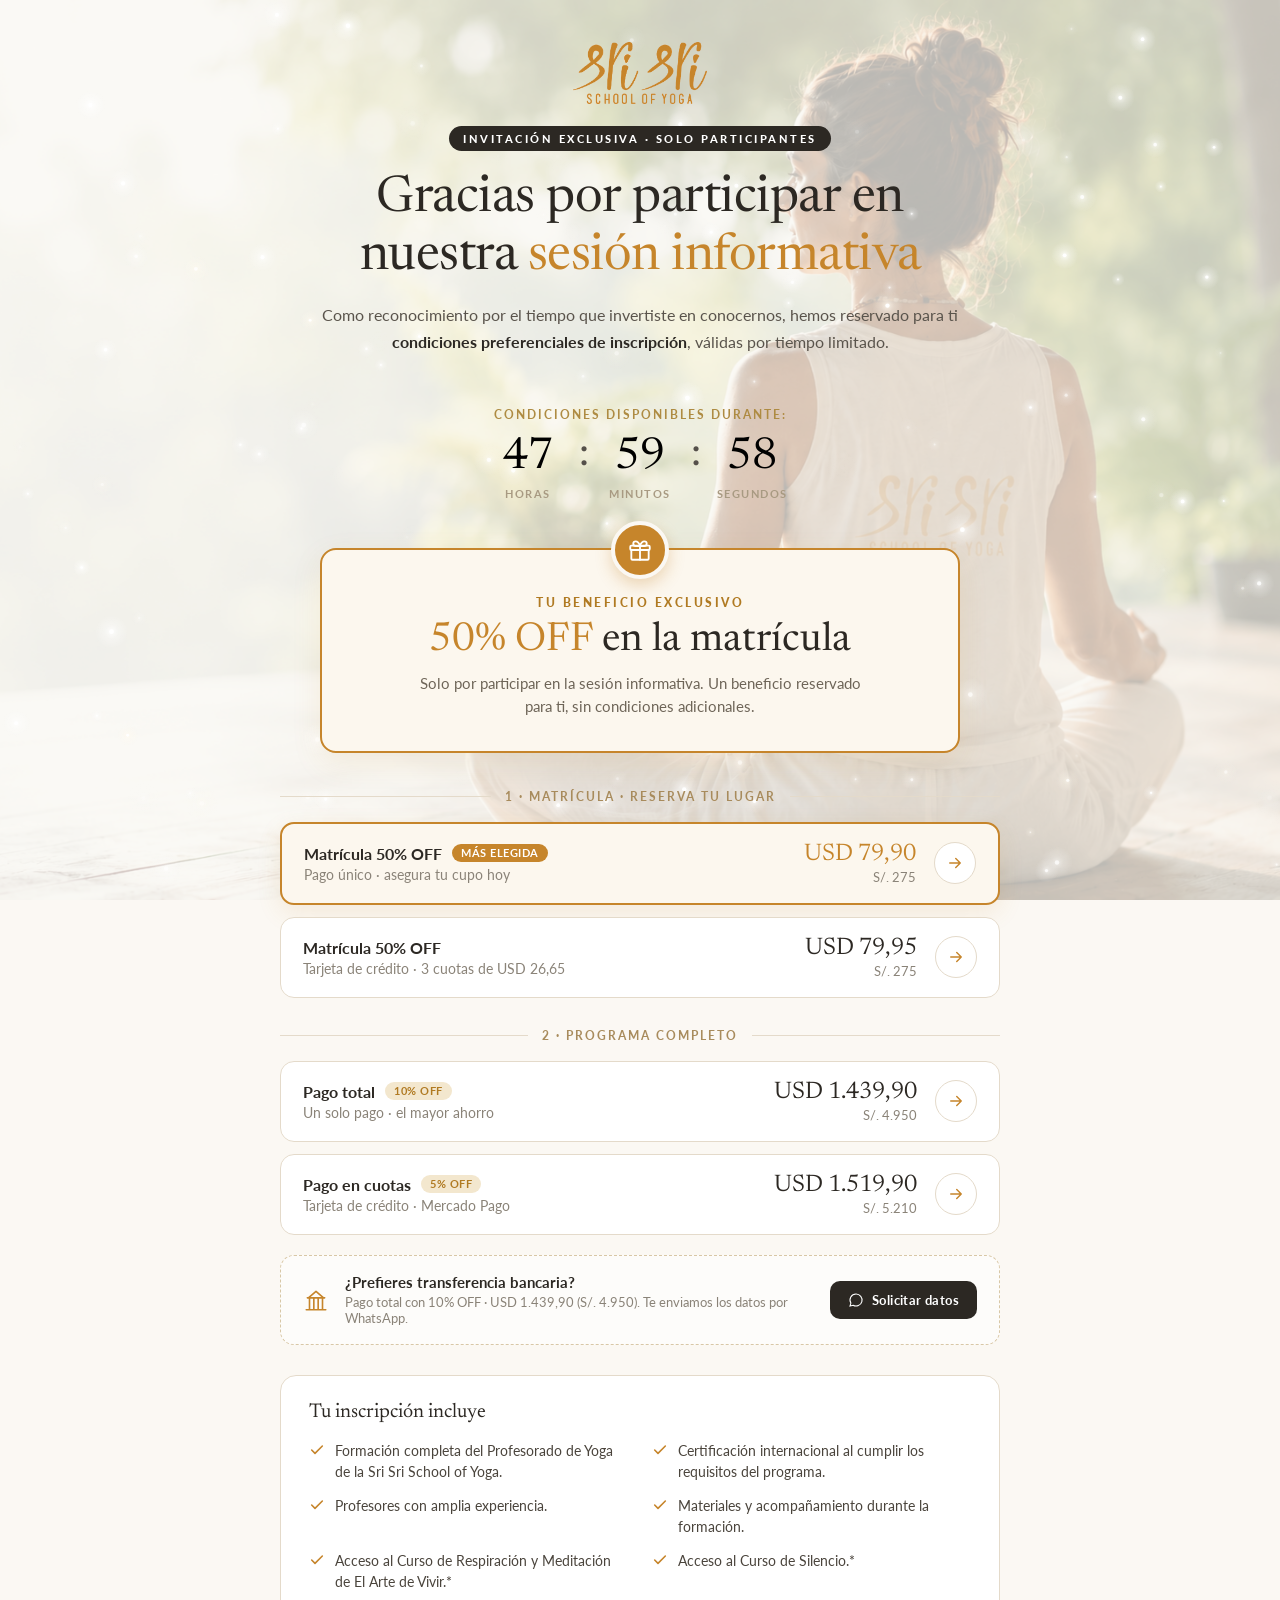
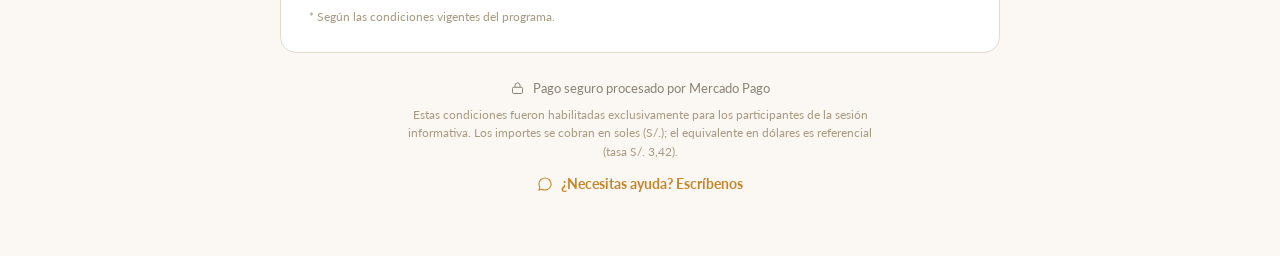
==== commit 2d50f025: "Prep for custom subpath domain (yoga.elartedevivir.org/profesorado-de-yoga-peru) Switch asset refere" ====
--- a/pago/index.html
+++ b/pago/index.html
@@ -8,18 +8,18 @@
 <link rel="preconnect" href="https://fonts.googleapis.com">
 <link rel="preconnect" href="https://fonts.gstatic.com" crossorigin>
 <link href="https://fonts.googleapis.com/css2?family=Newsreader:ital,opsz,wght@0,6..72,300..600;1,6..72,300..500&family=Lato:wght@400;500;700;900&display=swap" rel="stylesheet">
-<link rel="stylesheet" href="../assets/css/style.css">
+<link rel="stylesheet" href="/assets/css/style.css">
 </head>
 <body>
 <div aria-hidden="true" class="bg-fixed">
-  <video class="bg-video" autoplay loop muted playsinline poster="../assets/images/fondo-mujer.png" src="../assets/video/mujer-loop.mp4"></video>
+  <video class="bg-video" autoplay loop muted playsinline poster="/assets/images/fondo-mujer.png" src="/assets/video/mujer-loop.mp4"></video>
   <div class="bg-overlay pp-overlay"></div>
 </div>
 <canvas id="particle-bg"></canvas>
 
 <main class="pp-main">
   <div class="pp-head">
-    <img src="../assets/images/logo-gold.png" alt="Sri Sri School of Yoga" class="pp-logo">
+    <img src="/assets/images/logo-gold.png" alt="Sri Sri School of Yoga" class="pp-logo">
     <span class="pp-badge">INVITACIÓN EXCLUSIVA · SOLO PARTICIPANTES</span>
     <h1 class="pp-h1">Gracias por participar en nuestra <span class="accent">sesión informativa</span></h1>
     <p class="pp-intro">Como reconocimiento por el tiempo que invertiste en conocernos, hemos reservado para ti <strong class="pp-strong">condiciones preferenciales de inscripción</strong>, válidas por tiempo limitado.</p>
@@ -138,6 +138,6 @@
   </div>
 </main>
 
-<script src="../assets/js/script.js" defer></script>
+<script src="/assets/js/script.js" defer></script>
 </body>
 </html>
